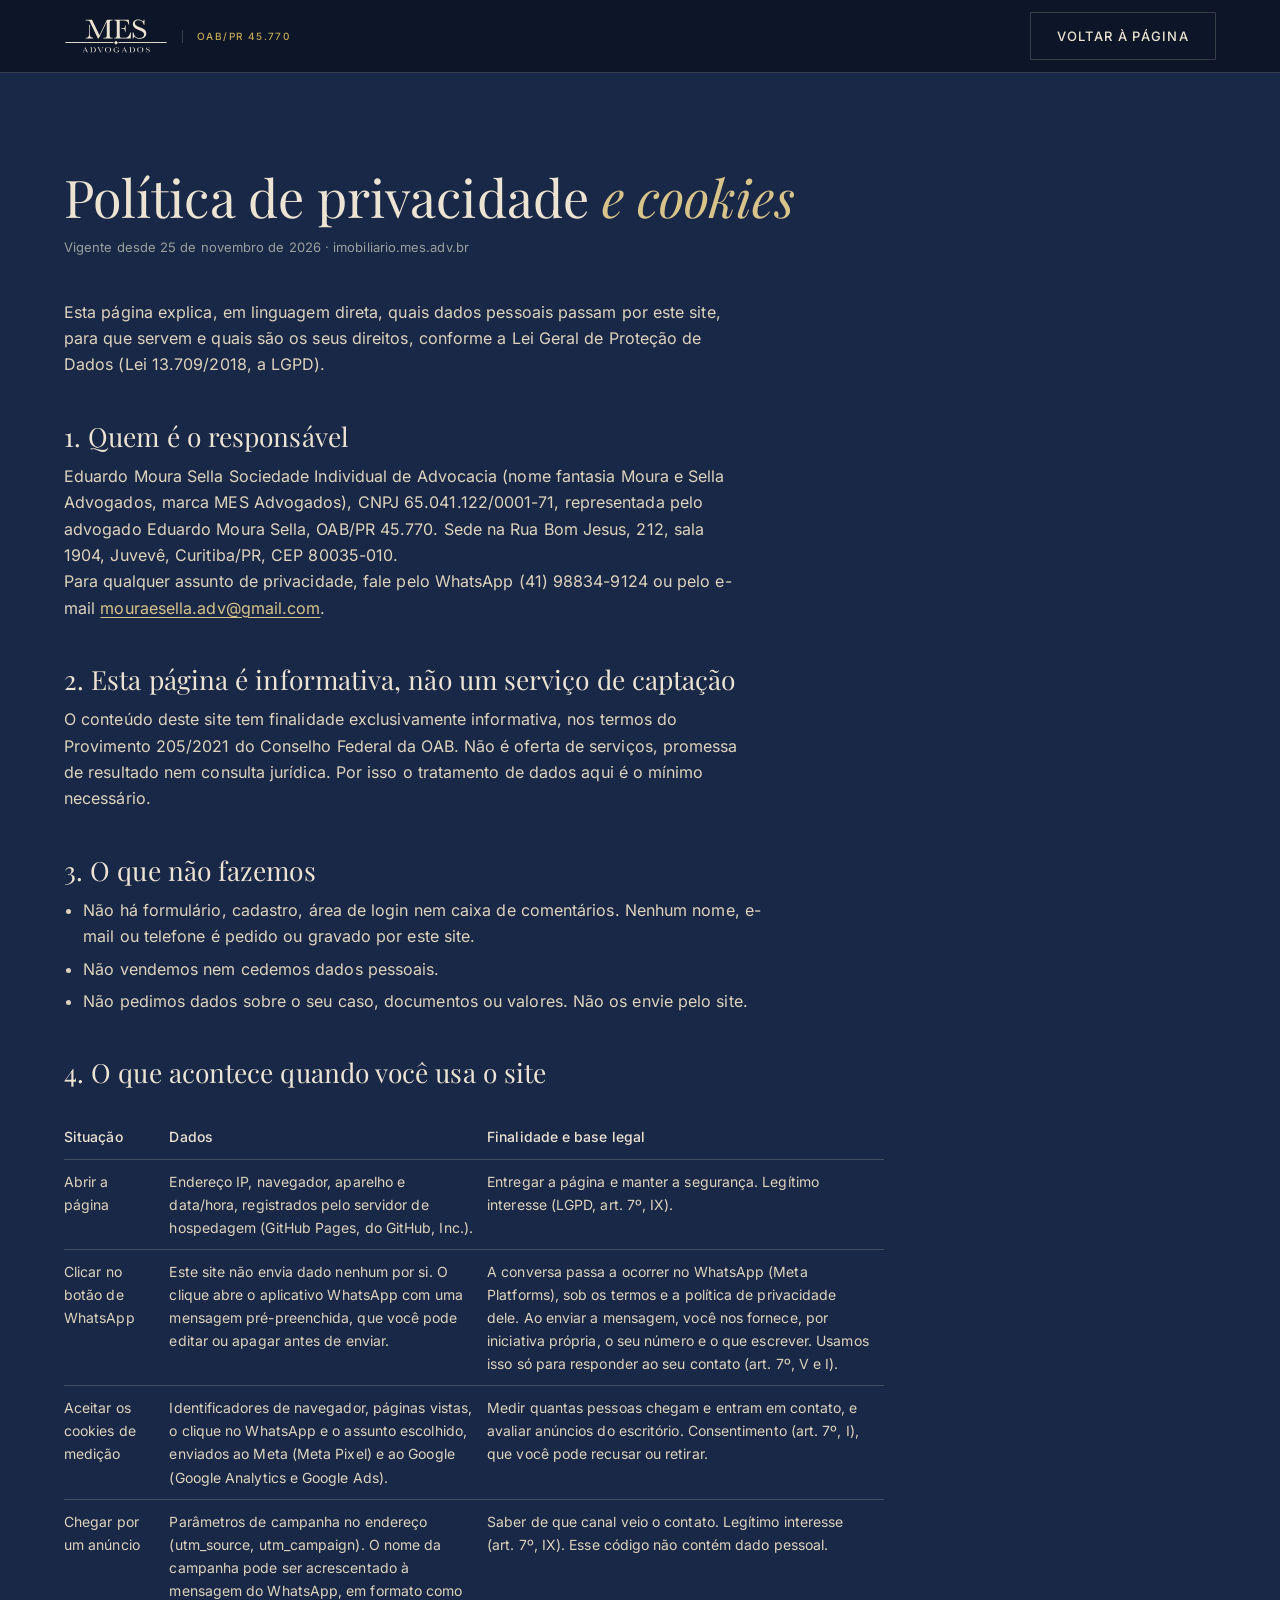
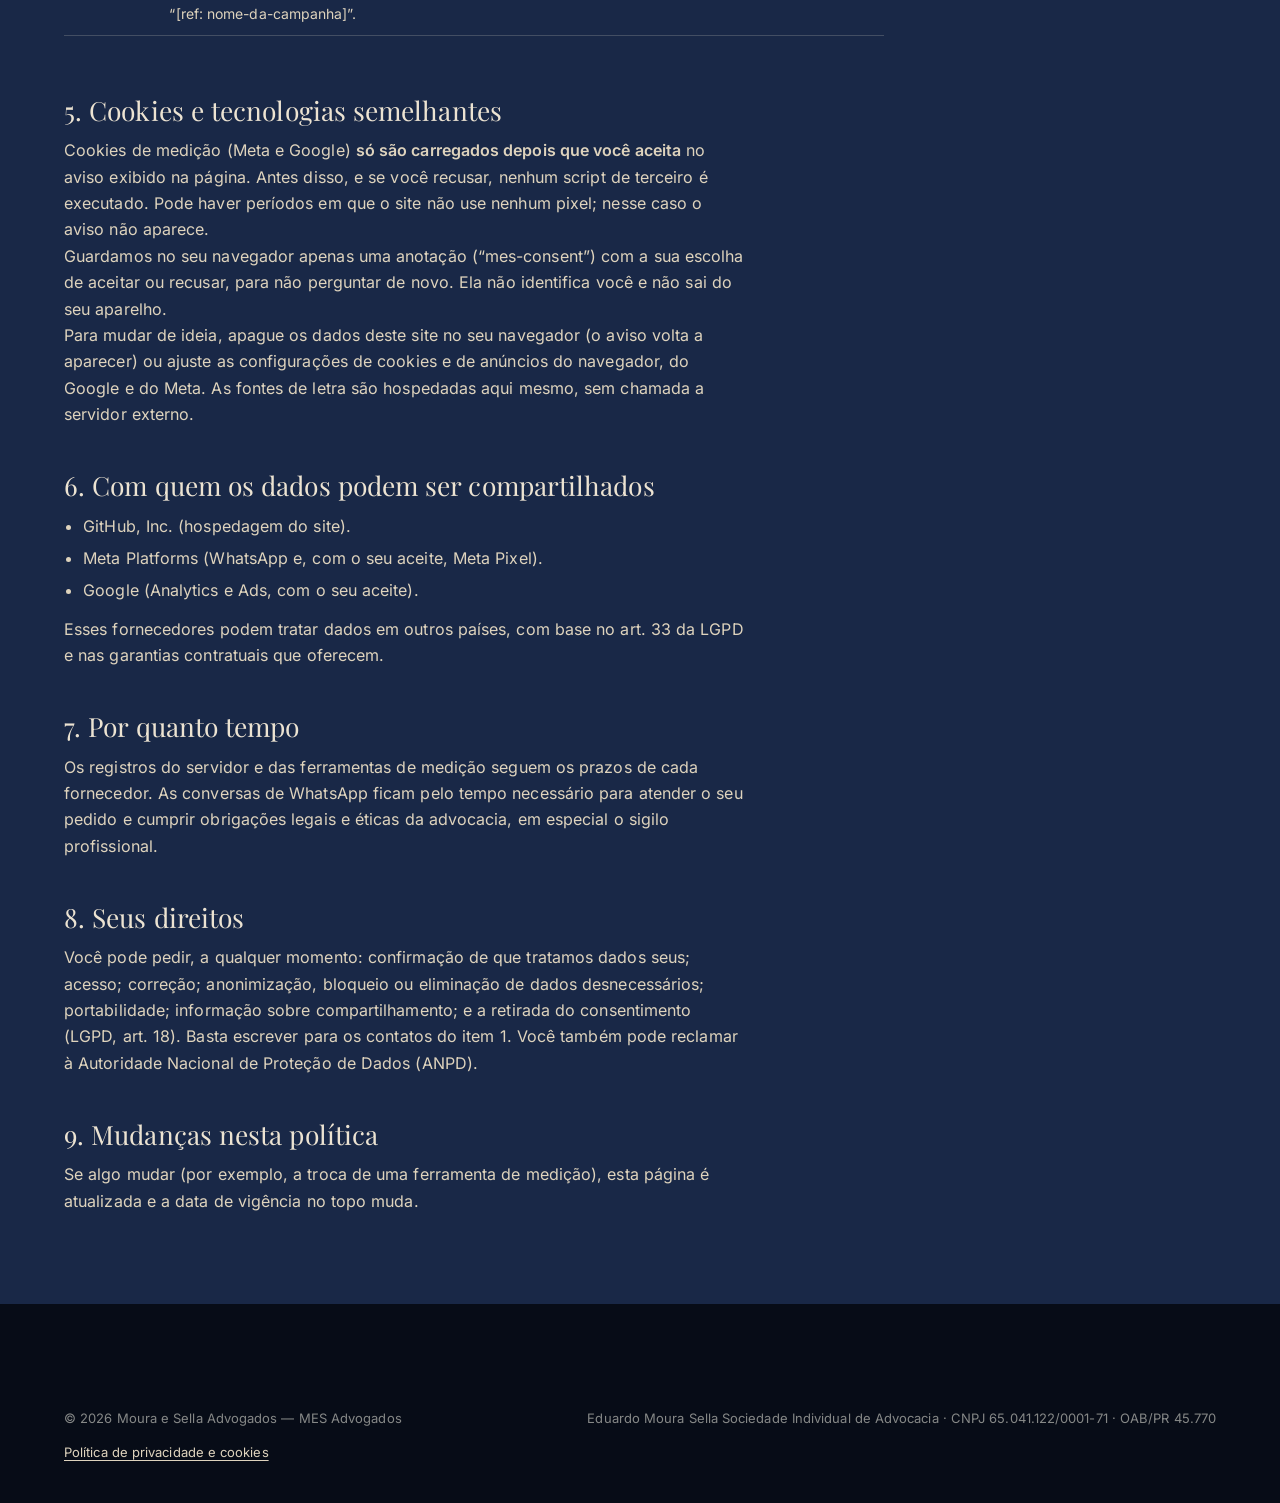
==== privacidade/index.html @ 03713b76 "feat: WhatsApp conversion events, UTM in message, privacy page, custom 404, logo link Co-Authored-By" ====
<!doctype html>
<html lang="pt-BR">
<head>
<meta charset="utf-8">
<meta name="viewport" content="width=device-width,initial-scale=1">
<title>Política de privacidade e cookies — MES Advogados</title>
<meta name="description" content="Como este site trata dados pessoais: sem formulário, só o clique de WhatsApp e, com o seu aceite, pixels de medição. LGPD e Provimento 205/2021 da OAB.">
<meta name="robots" content="index,follow">
<link rel="canonical" href="https://imobiliario.mes.adv.br/privacidade/">
<meta name="theme-color" content="#192847">
<link rel="icon" href="/assets/brand/logo-mes.svg" type="image/svg+xml">
<link rel="preload" href="/assets/fonts/inter-latin.woff2" as="font" type="font/woff2" crossorigin>
<link rel="preload" href="/assets/fonts/playfair-latin.woff2" as="font" type="font/woff2" crossorigin>
<link rel="stylesheet" href="/assets/css/mes.css">
</head>
<body>
<svg width="0" height="0" style="position:absolute" aria-hidden="true" focusable="false"><symbol id="ico-wa" viewBox="0 0 24 24"><path fill="currentColor" d="M12.04 2C6.58 2 2.13 6.45 2.13 11.91c0 1.75.46 3.45 1.32 4.95L2 22l5.25-1.38a9.9 9.9 0 0 0 4.79 1.22h.01c5.46 0 9.91-4.45 9.91-9.91 0-2.65-1.03-5.14-2.9-7.01A9.82 9.82 0 0 0 12.04 2Zm0 18.15h-.01a8.2 8.2 0 0 1-4.19-1.15l-.3-.18-3.12.82.83-3.04-.2-.31a8.2 8.2 0 0 1-1.26-4.38c0-4.54 3.7-8.23 8.25-8.23 2.2 0 4.27.86 5.83 2.42a8.19 8.19 0 0 1 2.41 5.82c0 4.54-3.7 8.23-8.24 8.23Zm4.52-6.16c-.25-.12-1.47-.72-1.69-.81-.23-.08-.39-.12-.56.13-.16.25-.64.8-.78.97-.14.16-.29.19-.54.06-.25-.12-1.05-.39-1.99-1.23-.74-.66-1.23-1.47-1.38-1.72-.14-.25-.01-.38.11-.5.11-.11.25-.29.37-.43.13-.15.17-.25.25-.41.08-.17.04-.31-.02-.43-.06-.12-.56-1.34-.76-1.84-.2-.48-.41-.42-.56-.43h-.48c-.17 0-.43.06-.66.31-.23.25-.86.85-.86 2.07s.89 2.4 1.01 2.56c.12.17 1.75 2.67 4.23 3.74.59.26 1.05.41 1.41.52.59.19 1.13.16 1.56.1.48-.07 1.47-.6 1.67-1.18.21-.58.21-1.08.15-1.18-.06-.11-.23-.17-.48-.29Z"/></symbol></svg>
<header id="topo" data-stuck>
  <div class="wrap">
    <a class="brand" href="https://mes.adv.br/" aria-label="MES Advogados — Moura e Sella Advogados (site do escritório)">
      <img class="brand__cream" src="/assets/brand/logo-mes-cream.svg" alt="MES Advogados" width="104" height="36">
      <span class="oab">OAB/PR 45.770</span>
    </a>
    <a class="btn btn--ghost" href="/">Voltar à página</a>
  </div>
</header>
<main id="conteudo" class="doc">
  <div class="wrap">
    <h1>Política de privacidade <em>e cookies</em></h1>
    <p class="doc__meta">Vigente desde 25 de novembro de 2026 · imobiliario.mes.adv.br</p>

    <p>Esta página explica, em linguagem direta, quais dados pessoais passam por este site, para que servem e quais são os seus direitos, conforme a Lei Geral de Proteção de Dados (Lei 13.709/2018, a LGPD).</p>

    <h2>1. Quem é o responsável</h2>
    <p>Eduardo Moura Sella Sociedade Individual de Advocacia (nome fantasia Moura e Sella Advogados, marca MES Advogados), CNPJ 65.041.122/0001-71, representada pelo advogado Eduardo Moura Sella, OAB/PR 45.770. Sede na Rua Bom Jesus, 212, sala 1904, Juvevê, Curitiba/PR, CEP 80035-010.</p>
    <p>Para qualquer assunto de privacidade, fale pelo WhatsApp (41) 98834-9124 ou pelo e-mail <a href="mailto:mouraesella.adv@gmail.com">mouraesella.adv@gmail.com</a>.</p>

    <h2>2. Esta página é informativa, não um serviço de captação</h2>
    <p>O conteúdo deste site tem finalidade exclusivamente informativa, nos termos do Provimento 205/2021 do Conselho Federal da OAB. Não é oferta de serviços, promessa de resultado nem consulta jurídica. Por isso o tratamento de dados aqui é o mínimo necessário.</p>

    <h2>3. O que não fazemos</h2>
    <ul>
      <li>Não há formulário, cadastro, área de login nem caixa de comentários. Nenhum nome, e-mail ou telefone é pedido ou gravado por este site.</li>
      <li>Não vendemos nem cedemos dados pessoais.</li>
      <li>Não pedimos dados sobre o seu caso, documentos ou valores. Não os envie pelo site.</li>
    </ul>

    <h2>4. O que acontece quando você usa o site</h2>
    <div class="tablewrap"><table>
      <thead><tr><th>Situação</th><th>Dados</th><th>Finalidade e base legal</th></tr></thead>
      <tbody>
        <tr><td>Abrir a página</td><td>Endereço IP, navegador, aparelho e data/hora, registrados pelo servidor de hospedagem (GitHub Pages, do GitHub, Inc.).</td><td>Entregar a página e manter a segurança. Legítimo interesse (LGPD, art. 7º, IX).</td></tr>
        <tr><td>Clicar no botão de WhatsApp</td><td>Este site não envia dado nenhum por si. O clique abre o aplicativo WhatsApp com uma mensagem pré-preenchida, que você pode editar ou apagar antes de enviar.</td><td>A conversa passa a ocorrer no WhatsApp (Meta Platforms), sob os termos e a política de privacidade dele. Ao enviar a mensagem, você nos fornece, por iniciativa própria, o seu número e o que escrever. Usamos isso só para responder ao seu contato (art. 7º, V e I).</td></tr>
        <tr><td>Aceitar os cookies de medição</td><td>Identificadores de navegador, páginas vistas, o clique no WhatsApp e o assunto escolhido, enviados ao Meta (Meta Pixel) e ao Google (Google Analytics e Google Ads).</td><td>Medir quantas pessoas chegam e entram em contato, e avaliar anúncios do escritório. Consentimento (art. 7º, I), que você pode recusar ou retirar.</td></tr>
        <tr><td>Chegar por um anúncio</td><td>Parâmetros de campanha no endereço (utm_source, utm_campaign). O nome da campanha pode ser acrescentado à mensagem do WhatsApp, em formato como “[ref: nome-da-campanha]”.</td><td>Saber de que canal veio o contato. Legítimo interesse (art. 7º, IX). Esse código não contém dado pessoal.</td></tr>
      </tbody>
    </table></div>

    <h2>5. Cookies e tecnologias semelhantes</h2>
    <p>Cookies de medição (Meta e Google) <strong>só são carregados depois que você aceita</strong> no aviso exibido na página. Antes disso, e se você recusar, nenhum script de terceiro é executado. Pode haver períodos em que o site não use nenhum pixel; nesse caso o aviso não aparece.</p>
    <p>Guardamos no seu navegador apenas uma anotação (“mes-consent”) com a sua escolha de aceitar ou recusar, para não perguntar de novo. Ela não identifica você e não sai do seu aparelho.</p>
    <p>Para mudar de ideia, apague os dados deste site no seu navegador (o aviso volta a aparecer) ou ajuste as configurações de cookies e de anúncios do navegador, do Google e do Meta. As fontes de letra são hospedadas aqui mesmo, sem chamada a servidor externo.</p>

    <h2>6. Com quem os dados podem ser compartilhados</h2>
    <ul>
      <li>GitHub, Inc. (hospedagem do site).</li>
      <li>Meta Platforms (WhatsApp e, com o seu aceite, Meta Pixel).</li>
      <li>Google (Analytics e Ads, com o seu aceite).</li>
    </ul>
    <p>Esses fornecedores podem tratar dados em outros países, com base no art. 33 da LGPD e nas garantias contratuais que oferecem.</p>

    <h2>7. Por quanto tempo</h2>
    <p>Os registros do servidor e das ferramentas de medição seguem os prazos de cada fornecedor. As conversas de WhatsApp ficam pelo tempo necessário para atender o seu pedido e cumprir obrigações legais e éticas da advocacia, em especial o sigilo profissional.</p>

    <h2>8. Seus direitos</h2>
    <p>Você pode pedir, a qualquer momento: confirmação de que tratamos dados seus; acesso; correção; anonimização, bloqueio ou eliminação de dados desnecessários; portabilidade; informação sobre compartilhamento; e a retirada do consentimento (LGPD, art. 18). Basta escrever para os contatos do item 1. Você também pode reclamar à Autoridade Nacional de Proteção de Dados (ANPD).</p>

    <h2>9. Mudanças nesta política</h2>
    <p>Se algo mudar (por exemplo, a troca de uma ferramenta de medição), esta página é atualizada e a data de vigência no topo muda.</p>
  </div>
</main>
<footer>
  <div class="wrap">
    <div class="foot__bottom">
      <span>© 2026 Moura e Sella Advogados — MES Advogados</span>
      <span>Eduardo Moura Sella Sociedade Individual de Advocacia · CNPJ 65.041.122/0001-71 · OAB/PR 45.770</span>
      <a href="/privacidade/">Política de privacidade e cookies</a>
    </div>
  </div>
</footer>
</body>
</html>
---- assets/css/mes.css ----
/* ============================================================
   FONTES — auto-hospedadas desde 13/11/2026.

   Antes vinham do Google Fonts por <link rel=stylesheet>, que é
   render-blocking: o Lighthouse mediu 950 ms de atraso no mobile,
   e o LCP desta página é TEXTO, então esse atraso ia inteiro para
   a métrica. Servidas da mesma origem, não há DNS, TLS nem conexão
   nova, e o CSS deixa de bloquear a pintura.

   Só o subset `latin`: conferido caractere a caractere que todo o
   texto das duas páginas cabe nele (os acentos do português são
   todos <= U+00FF e o intervalo U+2000-206F cobre o travessão).
   São as fontes variáveis, então um arquivo serve 400 e 500.
   Playfair Display e Inter são OFL — auto-hospedar é permitido.
   ============================================================ */
@font-face{
  font-family:"Inter";font-style:normal;font-weight:400 600;font-display:swap;
  src:url("../fonts/inter-latin.woff2") format("woff2");
  unicode-range:U+0000-00FF,U+0131,U+0152-0153,U+02BB-02BC,U+02C6,U+02DA,U+02DC,U+0304,U+0308,U+0329,U+2000-206F,U+20AC,U+2122,U+2191,U+2193,U+2212,U+2215,U+FEFF,U+FFFD;
}
@font-face{
  font-family:"Playfair Display";font-style:normal;font-weight:400 600;font-display:swap;
  src:url("../fonts/playfair-latin.woff2") format("woff2");
  unicode-range:U+0000-00FF,U+0131,U+0152-0153,U+02BB-02BC,U+02C6,U+02DA,U+02DC,U+0304,U+0308,U+0329,U+2000-206F,U+20AC,U+2122,U+2191,U+2193,U+2212,U+2215,U+FEFF,U+FFFD;
}
@font-face{
  font-family:"Playfair Display";font-style:italic;font-weight:400 500;font-display:swap;
  src:url("../fonts/playfair-italic-latin.woff2") format("woff2");
  unicode-range:U+0000-00FF,U+0131,U+0152-0153,U+02BB-02BC,U+02C6,U+02DA,U+02DC,U+0304,U+0308,U+0329,U+2000-206F,U+20AC,U+2122,U+2191,U+2193,U+2212,U+2215,U+FEFF,U+FFFD;
}

/* ============================================================
   MES Advogados — folha compartilhada pelas DUAS landing pages
   (direito-imobiliario/ e credito-rural/). As duas são a mesma
   marca: qualquer mudança aqui vale para as duas.

   Paleta e tipografia extraídas do manual da marca (logotipo
   oficial: #192847 / #ece3d2 / #868887) e das peças de novembro
   (dourado #c5a852). Serifada nos títulos, sans no corpo.

   Contraste: todos os pares texto/fundo usados aqui foram
   medidos e passam WCAG AA (4.5 texto normal, 3.0 texto grande).
   Por isso existem --gold-ink e --grey-dim: o dourado da marca
   reprova sobre fundo claro (2.10) e o cinza da marca reprova
   sobre o navy (4.10). Não troque por --gold / --grey nesses usos.
   ============================================================ */
:root{
  --navy:#192847;
  --navy-deep:#0d1527;
  --ink:#070c17;
  --gold:#c5a852;        /* dourado da marca: só sobre fundo escuro */
  --gold-ink:#7d6228;    /* dourado legível sobre papel/creme (AA) */
  --gold-soft:#d8c48a;
  --cream:#ece3d2;
  --cream-dim:#ded3bd;
  --grey:#868887;        /* cinza da marca: só sobre o ink do rodapé */
  --grey-dim:#9aa09d;    /* cinza legível sobre o navy (AA) */
  --ink-soft:#55607d;    /* rótulo de seção sobre papel/creme: 5,70 e 4,91 (AA) */
  --paper:#f7f4ee;
  --line-dark:rgba(236,227,210,.20);
  --line-light:rgba(25,40,71,.16);
  --serif:"Playfair Display",Georgia,"Times New Roman",serif;
  --sans:"Inter",system-ui,-apple-system,"Segoe UI",Roboto,Arial,sans-serif;
  --gutter:clamp(20px,5vw,64px);
  --maxw:1240px;
}
*{box-sizing:border-box}
html{scroll-behavior:smooth;-webkit-text-size-adjust:100%}
body{
  margin:0;background:var(--navy);color:var(--cream);
  font:400 clamp(16px,1.05vw,17px)/1.65 var(--sans);
  letter-spacing:.005em;overflow-x:hidden;
}
/* height:auto não é enfeite: sem ele, o atributo height="" do HTML vale como
   altura definitiva e o aspect-ratio das regras abaixo é simplesmente
   ignorado — era por isso que o retrato saía com 1344 px de altura no
   celular, cortado num talho vertical do rosto (print do André, 13/11). */
img{max-width:100%;height:auto;display:block}
a{color:inherit}
h1,h2,h3,h4{margin:0;font-family:var(--serif);font-weight:400;line-height:1.1}
p{margin:0}
::selection{background:var(--gold);color:var(--ink)}

.wrap{width:min(100% - calc(var(--gutter) * 2),var(--maxw));margin-inline:auto}

/* pula para o conteúdo: fora da tela, mas sem jogar a caixa para -9999px */
.skip{
  position:absolute;top:12px;left:12px;z-index:100;
  display:inline-flex;align-items:center;min-height:44px;
  background:var(--gold);color:var(--ink);padding:12px 20px;text-decoration:none;
  font:500 .8125rem/1 var(--sans);
  clip-path:inset(50%);white-space:nowrap;
}
.skip:focus{clip-path:none}

/* ---------- eyebrow / rótulo editorial ---------- */
.eyebrow{
  display:flex;align-items:center;gap:14px;
  font:500 .6875rem/1 var(--sans);letter-spacing:.22em;text-transform:uppercase;
  color:var(--gold);margin-bottom:28px;
}
.eyebrow::after{content:"";flex:1;height:1px;background:currentColor;opacity:.35}
.eyebrow .num{font-variant-numeric:tabular-nums}

/* ---------- losango: motivo do logotipo ---------- */
.diamond{width:7px;height:7px;background:currentColor;transform:rotate(45deg);flex:none}
.dot-gold{color:var(--gold)}
.dot-grey{color:var(--grey-dim)}

/* ---------- cabeçalho ---------- */
header{
  position:fixed;inset:0 0 auto;z-index:60;
  padding:18px 0;transition:background .4s ease,padding .4s ease,border-color .4s ease;
  border-bottom:1px solid transparent;
}
header[data-stuck]{background:rgba(13,21,39,.92);backdrop-filter:blur(14px);padding:12px 0;border-bottom-color:var(--line-dark)}
header .wrap{display:flex;align-items:center;justify-content:space-between;gap:20px}
.brand{display:flex;align-items:center;gap:14px;text-decoration:none;color:var(--cream);min-height:44px}
.brand img{width:104px;height:auto}
.brand .oab{
  font:500 .625rem/1.3 var(--sans);letter-spacing:.14em;text-transform:uppercase;
  color:var(--gold);padding-left:14px;border-left:1px solid var(--line-dark);
}
@media (max-width:720px){.brand .oab{display:none}}
@media (max-width:560px){
  header .btn{padding:11px 14px;font-size:.6875rem;letter-spacing:.06em;white-space:nowrap}
  .brand img{width:86px}
}

/* ---------- botões ----------
   O preenchimento não troca de cor: ele sobe. O fundo de repouso fica no
   próprio botão (se o ::before não pintar, o botão continua legível) e o
   de hover vem no ::before, que cresce de baixo para cima por trás do texto. */
.btn{
  --bg:var(--gold);--fg:var(--ink);--bg2:var(--navy-deep);--fg2:var(--cream);--bd:var(--gold);
  position:relative;isolation:isolate;overflow:hidden;
  display:inline-flex;align-items:center;justify-content:center;gap:10px;
  min-height:48px;padding:14px 26px;border:1px solid var(--bd);background:var(--bg);color:var(--fg);
  font:500 .8125rem/1 var(--sans);letter-spacing:.1em;text-transform:uppercase;text-decoration:none;
  border-radius:1px;cursor:pointer;transition:color .35s ease,border-color .35s ease,transform .35s;
}
.btn::before{
  content:"";position:absolute;inset:0;z-index:-1;background:var(--bg2);
  transform:scaleY(0);transform-origin:50% 100%;
  transition:transform .45s cubic-bezier(.22,.61,.36,1);
}
.btn:hover{color:var(--fg2);transform:translateY(-1px)}
.btn:hover::before{transform:scaleY(1)}
.btn--ghost{--bg:transparent;--fg:var(--cream);--bg2:var(--cream);--fg2:var(--ink);--bd:var(--line-dark)}
.btn--ghost:hover{border-color:var(--cream)}
:where(a,button,summary,input,select,textarea):focus-visible{outline:2px solid var(--gold);outline-offset:3px}

/* ícone do WhatsApp dentro de botão e link (sprite <use> no topo do HTML) */
.ico{flex:none;color:currentColor}

/* ---------- trilho lateral de seções ---------- */
.rail{
  position:fixed;left:18px;top:50%;transform:translateY(-50%);z-index:50;
  display:none;flex-direction:column;gap:6px;
}
@media (min-width:1180px){.rail{display:flex}}
.rail a{
  display:flex;align-items:center;gap:10px;text-decoration:none;padding:11px 8px;min-height:44px;
  font:500 .625rem/1 var(--sans);letter-spacing:.16em;color:var(--cream);
  opacity:.62;transition:opacity .3s,color .3s;
}
.rail a::before{content:"";width:14px;height:1px;background:currentColor;transition:width .3s}
.rail a:hover,.rail a[aria-current]{opacity:1;color:var(--gold)}
.rail a[aria-current]::before{width:28px}
.rail span{font-variant-numeric:tabular-nums}

/* ---------- hero ---------- */
.hero{position:relative;min-height:clamp(600px,100svh,920px);display:flex;align-items:flex-end;padding:150px 0 64px;overflow:hidden}
.hero__bg{position:absolute;inset:0;z-index:0;background:
  radial-gradient(120% 90% at 85% 8%,rgba(197,168,82,.10) 0%,transparent 55%),
  linear-gradient(180deg,var(--navy-deep) 0%,var(--navy) 55%,var(--navy) 100%)}
/* filete vertical discreto: o "papel pautado" do dossiê */
.hero__bg::after{
  content:"";position:absolute;inset:0;opacity:.5;
  background-image:linear-gradient(90deg,var(--line-dark) 1px,transparent 1px);
  background-size:calc((min(100vw - var(--gutter) * 2,var(--maxw))) / 6) 100%;
  background-position:center;
  -webkit-mask-image:linear-gradient(180deg,transparent,#000 35%,#000 70%,transparent);
  mask-image:linear-gradient(180deg,transparent,#000 35%,#000 70%,transparent);
}
.hero .wrap{position:relative;z-index:1}
.hero h1{
  font-size:clamp(2.45rem,6.6vw,5.1rem);line-height:1.03;letter-spacing:-.015em;
  max-width:16ch;margin-bottom:30px;
}
.hero h1 em{font-style:italic;color:var(--gold-soft)}
.hero__lead{max-width:58ch;font-size:clamp(1rem,1.35vw,1.1875rem);color:var(--cream-dim);margin-bottom:40px}
.hero__cta{display:flex;flex-wrap:wrap;gap:14px;margin-bottom:56px}
/* em tela estreita os dois botões empilham com a mesma largura: lado a lado
   com larguras diferentes eles leem como um principal e um acessório */
@media (max-width:430px){.hero__cta{display:grid;grid-template-columns:1fr}}
.hero__meta{
  display:flex;flex-wrap:wrap;gap:12px 34px;padding-top:26px;border-top:1px solid var(--line-dark);
  font:400 .75rem/1.5 var(--sans);letter-spacing:.1em;text-transform:uppercase;color:var(--grey-dim);
}
.hero__meta span{display:flex;align-items:center;gap:10px}
.hero__meta span::before{content:"";width:5px;height:5px;background:var(--gold);transform:rotate(45deg)}

/* faixa cinematográfica full-bleed entre blocos
   A imagem é maior que a faixa (124%) e sobra em cima e embaixo: é essa
   sobra que o paralaxe consome. Sem ela, deslocar a imagem mostraria o
   fundo. O deslocamento vem de --py, escrito pelo JS a cada quadro. */
.band{position:relative;margin:0;height:clamp(220px,32vw,420px);overflow:hidden;background:var(--navy-deep)}
.band img{
  position:absolute;inset:-12% 0;width:100%;height:124%;
  object-fit:cover;object-position:center 60%;
  transform:translate3d(0,var(--py,0px),0);will-change:transform;
}
.band::after{content:"";position:absolute;inset:0;background:linear-gradient(180deg,rgba(25,40,71,.55),rgba(25,40,71,.15) 45%,rgba(25,40,71,.75))}
.band figcaption{
  position:absolute;left:0;right:0;bottom:26px;z-index:2;
  font:500 .6875rem/1 var(--sans);letter-spacing:.2em;text-transform:uppercase;color:var(--cream);
}
.band figcaption span{display:flex;align-items:center;gap:14px;width:min(100% - calc(var(--gutter) * 2),var(--maxw));margin-inline:auto}
.band figcaption span::after{content:"";flex:1;height:1px;background:var(--gold);opacity:.6}
/* No celular a legenda quebrava em duas linhas e espremia o filete até sumir.
   Abaixo de 620 px ela fica menor, sem filete, e o pé da faixa escurece mais
   para o texto não disputar legibilidade com o claro da foto. */
@media (max-width:620px){
  .band figcaption{bottom:18px;font-size:.625rem;letter-spacing:.13em}
  .band figcaption span::after{display:none}
  .band::after{background:linear-gradient(180deg,rgba(25,40,71,.5),rgba(25,40,71,.2) 38%,rgba(13,21,39,.9))}
}

/* ---------- blocos ---------- */
section{padding:clamp(72px,10vw,132px) 0;position:relative}
.sec--paper{background:var(--paper);color:var(--navy)}
.sec--cream{background:var(--cream);color:var(--navy)}
/* Opacidade em texto é armadilha de contraste: o Lighthouse mede a cor
   RESULTANTE, e navy a 75% sobre papel dá 3,97 — reprova em AA. O meu
   próprio medidor não via isso porque lia só a cor declarada. Virou cor
   sólida, medida: 5,70 sobre papel e 4,91 sobre creme. */
.sec--paper .eyebrow,.sec--cream .eyebrow{color:var(--ink-soft)}
.sec--deep{background:var(--navy-deep)}
.sec__head{max-width:62ch;margin-bottom:clamp(44px,5vw,68px)}
.sec__head h2{font-size:clamp(1.85rem,4vw,3.1rem);letter-spacing:-.01em;margin-bottom:22px}
.sec__head h2 em{font-style:italic;color:var(--gold)}
.sec__head p{font-size:clamp(1rem,1.25vw,1.125rem);color:var(--cream-dim)}
.sec--paper .sec__head p,.sec--cream .sec__head p{color:#44506b}
.sec--paper .sec__head h2 em,.sec--cream .sec__head h2 em,
.sec--paper .feature h2 em,.sec--cream .feature h2 em{color:var(--gold-ink)}

/* ---------- dores: lista editorial numerada ---------- */
.pains{display:grid;gap:0;border-top:1px solid var(--line-light)}
.sec--deep .pains{border-top-color:var(--line-dark)}
.pain{
  display:grid;grid-template-columns:1fr;gap:10px;align-items:start;
  padding:28px 0;border-bottom:1px solid var(--line-light);
}
.sec--deep .pain{border-bottom-color:var(--line-dark)}
@media (min-width:820px){.pain{grid-template-columns:72px 30ch 1fr;gap:34px}}
.pain__n{font:500 .75rem/1 var(--sans);letter-spacing:.12em;color:var(--gold-ink);font-variant-numeric:tabular-nums}
.sec--deep .pain__n{color:var(--gold)}
@media (min-width:820px){.pain__n{padding-top:7px}}
.pain h3{font-size:clamp(1.1rem,1.7vw,1.4rem)}
.pain p{color:#44506b;font-size:.9375rem}
.sec--deep .pain p{color:var(--cream-dim)}

/* ---------- frentes de atuação ---------- */
.fronts{display:grid;gap:1px;background:var(--line-dark);border:1px solid var(--line-dark)}
@media (min-width:760px){.fronts{grid-template-columns:repeat(2,1fr)}}
.front{background:var(--navy);padding:clamp(28px,3.4vw,42px)}
.sec--deep .front{background:var(--navy-deep)}
.front__n{font:500 .6875rem/1 var(--sans);letter-spacing:.2em;color:var(--gold);margin-bottom:20px;display:block}
.front h3{font-size:clamp(1.2rem,2vw,1.55rem);margin-bottom:14px}
.front > p{color:var(--cream-dim);font-size:.9375rem;margin-bottom:22px}
.tags{display:flex;flex-wrap:wrap;gap:8px;list-style:none;margin:0;padding:0}
.tags li{
  font:400 .75rem/1 var(--sans);letter-spacing:.04em;color:var(--cream);
  padding:7px 12px;border:1px solid var(--line-dark);border-radius:1px;
}

/* ---------- destaque com imagem ---------- */
.feature{display:grid;gap:clamp(32px,4vw,64px);align-items:center}
@media (min-width:900px){.feature{grid-template-columns:1fr 1fr}}
.feature__media{position:relative}
.feature__media img{width:100%;aspect-ratio:4/3;object-fit:cover;border-radius:1px}
.feature__media::after{
  content:"";position:absolute;inset:0;border:1px solid var(--gold);opacity:.5;
  transform:translate(14px,14px);pointer-events:none;
}
.feature h2{font-size:clamp(1.7rem,3.2vw,2.6rem);margin-bottom:22px}
.feature h2 em{font-style:italic;color:var(--gold)}
.feature p + p{margin-top:16px}
.feature p{color:var(--cream-dim)}
.sec--paper .feature p,.sec--cream .feature p{color:#44506b}
.note-light{margin-top:22px;font-size:.875rem;color:#6b6250}

/* ---------- método ---------- */
.steps{display:grid;gap:0}
.step{
  display:grid;grid-template-columns:auto 1fr;gap:24px;align-items:start;
  padding:28px 0;border-top:1px solid var(--line-light);
}
.step:last-child{border-bottom:1px solid var(--line-light)}
.step__n{
  width:46px;height:46px;flex:none;display:grid;place-items:center;
  border:1px solid var(--gold-ink);color:var(--gold-ink);border-radius:50%;
  font:500 .8125rem/1 var(--sans);font-variant-numeric:tabular-nums;
}
.sec--deep .step__n{border-color:var(--gold);color:var(--gold)}
.step h3{font-size:1.125rem;margin-bottom:8px}
.step p{color:#44506b;font-size:.9375rem;max-width:62ch}

/* ---------- perfil do advogado ---------- */
.lawyer{display:grid;gap:clamp(32px,4.5vw,72px);align-items:center}
@media (min-width:900px){.lawyer{grid-template-columns:minmax(260px,.75fr) 1fr}}
.lawyer__photo{position:relative;max-width:420px}
.lawyer__photo img{width:100%;aspect-ratio:2/3;object-fit:cover;object-position:center top;filter:saturate(.92)}
.lawyer__photo::after{content:"";position:absolute;inset:0;border:1px solid var(--gold);opacity:.55;transform:translate(16px,16px)}
/* No celular o retrato em 2/3 ocupava ~530 px de altura: um rosto sozinho
   tomava dois terços da tela antes do nome aparecer. Vira um retrato de
   coluna — menor, em 4/5 — e o texto volta a abrir a seção. */
@media (max-width:719px){
  .lawyer__photo{max-width:216px}
  .lawyer__photo img{aspect-ratio:4/5}
  .lawyer__photo::after{transform:translate(11px,11px)}
}
.lawyer p{color:var(--cream-dim)}
.lawyer p + p{margin-top:14px}
.lawyer .sec__head + p,.lawyer h2 + p{margin-top:18px}
.creds{list-style:none;margin:28px 0 0;padding:0;display:grid;gap:0;border-top:1px solid var(--line-dark)}
.creds li{
  display:grid;grid-template-columns:auto 1fr;gap:16px;align-items:baseline;
  padding:14px 0;border-bottom:1px solid var(--line-dark);font-size:.9375rem;color:var(--cream-dim);
}
.creds .y{font:500 .75rem/1 var(--sans);letter-spacing:.1em;color:var(--gold);font-variant-numeric:tabular-nums;min-width:68px}

/* ---------- FAQ ---------- */
.faq{border-top:1px solid var(--line-light)}
.faq details{border-bottom:1px solid var(--line-light)}
.faq summary{
  display:flex;align-items:center;justify-content:space-between;gap:20px;
  padding:24px 0;cursor:pointer;list-style:none;
  font-family:var(--serif);font-size:clamp(1.0625rem,1.6vw,1.3rem);line-height:1.3;
}
.faq summary::-webkit-details-marker{display:none}
.faq summary::after{
  content:"";flex:none;width:12px;height:12px;margin:-6px 4px 0 0;
  border-right:1px solid var(--gold-ink);border-bottom:1px solid var(--gold-ink);
  transform:rotate(45deg);transition:transform .3s;
}
.faq details[open] summary::after{transform:rotate(-135deg);margin-top:4px}
.faq .a{padding:0 0 26px;max-width:72ch;color:#44506b;font-size:.9375rem}
.faq .a p + p{margin-top:12px}

/* ---------- escopo (atende / não atende) ---------- */
.scope{display:grid;gap:1px;background:var(--line-dark);border:1px solid var(--line-dark)}
@media (min-width:820px){.scope{grid-template-columns:1fr 1fr}}
.scope > div{background:var(--navy-deep);padding:clamp(26px,3.2vw,40px)}
.scope h3{font-size:1.25rem;margin-bottom:20px;display:flex;align-items:center;gap:12px}
.scope ul{list-style:none;margin:0;padding:0;display:grid;gap:12px}
.scope li{display:grid;grid-template-columns:auto 1fr;gap:12px;font-size:.9375rem;color:var(--cream-dim)}
.scope li::before{content:"";width:6px;height:6px;margin-top:9px;transform:rotate(45deg);background:var(--gold)}
.scope .no li::before{background:var(--grey-dim)}
.scope__hint{margin-top:22px;font-size:.875rem;color:var(--grey-dim)}

/* ---------- contato ---------- */
.contact{display:grid;gap:clamp(36px,4vw,72px)}
@media (min-width:940px){.contact{grid-template-columns:1fr 1fr}}

/* ---------- bloco de WhatsApp (substituiu o formulário) ----------
   Decisão do André em 13/11/2026: a página não tem formulário, o contato
   é todo por WhatsApp. Os "assuntos" não coletam nada — cada um é só um
   link que abre a conversa já com a primeira linha escrita. */
.zap{border:1px solid var(--line-dark);padding:clamp(26px,3.4vw,40px);background:rgba(236,227,210,.035)}
.zap__kicker{font:500 .6875rem/1 var(--sans);letter-spacing:.22em;text-transform:uppercase;color:var(--gold);margin-bottom:18px}
.zap h3{font-size:clamp(1.3rem,2.2vw,1.7rem);margin-bottom:14px}
.zap__lead{color:var(--cream-dim);font-size:.9375rem;margin-bottom:26px;max-width:46ch}
.zap__ask{font:500 .6875rem/1 var(--sans);letter-spacing:.16em;text-transform:uppercase;color:var(--grey-dim);margin-bottom:14px}
.zap__chips{display:flex;flex-wrap:wrap;gap:8px;list-style:none;margin:0 0 28px;padding:0}
.chip{
  display:inline-flex;align-items:center;min-height:44px;padding:11px 15px;
  font:400 .8125rem/1.2 var(--sans);letter-spacing:.02em;color:var(--cream);text-decoration:none;
  border:1px solid var(--line-dark);border-radius:1px;
  transition:background .3s,border-color .3s,color .3s,transform .3s;
}
.chip:hover{background:var(--gold);border-color:var(--gold);color:var(--ink);transform:translateY(-2px)}
.btn--zap{width:100%;--bg:var(--gold)}
.zap__note{font-size:.8125rem;color:var(--grey-dim);margin-top:20px;max-width:52ch}
.channels{margin:0;padding:0;display:grid;gap:0;border-top:1px solid var(--line-dark)}
.channels > div{padding:20px 0;border-bottom:1px solid var(--line-dark)}
.channels dt{font:500 .6875rem/1 var(--sans);letter-spacing:.16em;text-transform:uppercase;color:var(--gold);margin-bottom:8px}
.channels dd{margin:0;font-size:1rem}
.channels a{display:inline-block;min-height:44px;padding:9px 0;text-decoration:none;border-bottom:1px solid var(--line-dark)}
.channels a:hover{border-bottom-color:var(--gold)}

/* ---------- rodapé ---------- */
footer{background:var(--ink);padding:clamp(56px,6vw,84px) 0 40px;color:var(--grey);font-size:.8125rem}
.foot__top{display:grid;gap:34px;padding-bottom:36px;border-bottom:1px solid var(--line-dark)}
@media (min-width:860px){.foot__top{grid-template-columns:1fr 1fr;align-items:start}}
.foot__top img{width:132px;height:auto;margin-bottom:20px}
.foot__legal{max-width:68ch;line-height:1.7}
.foot__legal strong{color:var(--cream-dim);font-weight:500}
.foot__legal p + p{margin-top:14px}
.foot__bottom{padding-top:28px;display:flex;flex-wrap:wrap;gap:12px 28px;justify-content:space-between}

/* ---------- animação de entrada (contida) ---------- */
.js [data-reveal]{opacity:0;transform:translateY(18px);transition:opacity .8s cubic-bezier(.22,.61,.36,1),transform .8s cubic-bezier(.22,.61,.36,1)}
.js [data-reveal].is-in{opacity:1;transform:none}
@media (prefers-reduced-motion:reduce){
  html{scroll-behavior:auto}
  [data-reveal]{opacity:1;transform:none;transition:none}
  .btn:hover,.float:hover{transform:none}
}

/* ---------- WhatsApp sempre à mão ----------
   No desktop é uma pílula flutuante. No celular era um círculo que ficava
   POR CIMA do texto (o André mandou print disso): virou uma barra de
   rodapé dentro do fluxo — o body reserva a altura dela, então não cobre
   mais nada e o canal fica explícito, que é o pedido. */
.float{
  position:fixed;right:18px;bottom:18px;z-index:60;
  display:flex;align-items:center;justify-content:center;gap:10px;
  padding:13px 20px;min-height:48px;
  background:var(--gold);color:var(--ink);text-decoration:none;border-radius:999px;
  font:500 .8125rem/1 var(--sans);letter-spacing:.06em;
  box-shadow:0 10px 32px rgba(7,12,23,.45);
  transition:transform .4s cubic-bezier(.22,.61,.36,1),opacity .4s,bottom .3s;
}
.float:hover{transform:translateY(-2px)}
/* escondido enquanto o herói está na tela e quando o bloco de contato chega:
   ali já existe um botão grande, e dois ao mesmo tempo leem como erro */
.js .float[data-off]{opacity:0;transform:translateY(130%);pointer-events:none}
@media (max-width:620px){
  body{padding-bottom:62px}
  .float{
    right:0;left:0;bottom:0;border-radius:0;padding:19px 20px;
    box-shadow:0 -8px 28px rgba(7,12,23,.5);
  }
  .js .float[data-off]{opacity:1;transform:none;pointer-events:auto}
}

/* ---------- aviso de cookies ---------- */
#cc{
  position:fixed;left:18px;right:18px;bottom:18px;z-index:70;max-width:540px;
  background:var(--navy-deep);border:1px solid var(--line-dark);padding:20px 22px;
  display:none;gap:14px;flex-wrap:wrap;align-items:center;font-size:.8125rem;color:var(--cream-dim);
}
#cc[data-open]{display:flex}
#cc p{flex:1 1 240px;margin:0}
#cc button{font:500 .75rem/1 var(--sans);letter-spacing:.08em;text-transform:uppercase;padding:11px 18px;min-height:44px;cursor:pointer;border-radius:1px;border:1px solid var(--line-dark);background:transparent;color:var(--cream)}
#cc button.ok{background:var(--gold);border-color:var(--gold);color:var(--ink)}
/* com o aviso aberto, a pílula flutuante sobe para não cobri-lo */
@media (min-width:621px){body:has(#cc[data-open]) .float{bottom:110px}}
/* no celular quem sobe é o aviso: a barra do WhatsApp é fixa no rodapé */
@media (max-width:620px){#cc{bottom:74px}}

/* ============================================================
   MOVIMENTO — pedido do André em 13/11/2026 ("o site está bem
   sem efeitos"), na linguagem do site da Chronos: abertura,
   texto que entra em camadas, paralaxe e microinteração.

   Três regras que valem para tudo aqui:
   1. só transform e opacity — nada que force layout a cada quadro;
   2. nada é pré-requisito para ler a página: sem JS, tudo nasce visível;
   3. prefers-reduced-motion desliga o conjunto (bloco no fim).
   ============================================================ */

/* ---------- 1 · abertura (cortina de marca) ----------
   Sai sozinha pela animação CSS mesmo que o JS não rode; o JS só
   antecipa a saída assim que o primeiro quadro é pintado. */
html:not(.js) .boot{display:none}
.boot{
  position:fixed;inset:0;z-index:200;display:grid;place-items:center;
  background:var(--navy-deep);
  animation:boot-out .55s cubic-bezier(.22,.61,.36,1) .9s forwards;
  transition:opacity .45s ease,visibility .45s ease;
}
/* o JS cancela a animação e deixa a transição levar a cortina embora */
html[data-booted] .boot{animation:none;opacity:0;visibility:hidden;pointer-events:none}
.boot__mark{
  width:10px;height:10px;background:var(--gold);transform:rotate(45deg);
  animation:boot-pulse 1.1s ease-in-out infinite;
}
.boot__rule{
  position:absolute;left:50%;bottom:clamp(60px,14vh,140px);translate:-50% 0;
  width:min(180px,40vw);height:1px;background:var(--line-dark);overflow:hidden;
}
.boot__rule::after{
  content:"";position:absolute;inset:0;background:var(--gold);
  transform-origin:0 50%;animation:boot-fill 1.25s cubic-bezier(.22,.61,.36,1) forwards;
}
@keyframes boot-out{to{opacity:0;visibility:hidden}}
@keyframes boot-pulse{0%,100%{opacity:1;scale:1}50%{opacity:.45;scale:.72}}
@keyframes boot-fill{from{transform:scaleX(0)}to{transform:scaleX(1)}}

/* ---------- 2 · régua de progresso da leitura ---------- */
.prog{
  position:fixed;top:0;left:0;right:0;height:2px;z-index:80;
  background:var(--gold);transform:scaleX(var(--p,0));transform-origin:0 50%;
}

/* ---------- 3 · texto que entra palavra a palavra ----------
   O JS envolve cada palavra num <span class="w">. Enquanto não envolve,
   não existe .w na página e o título aparece normalmente. */
h1 .w,h2 .w{
  display:inline-block;opacity:0;transform:translateY(.42em);
  transition:opacity .55s cubic-bezier(.22,.61,.36,1),transform .55s cubic-bezier(.22,.61,.36,1);
}
h1 .w.on,h2 .w.on{opacity:1;transform:none}

/* ---------- 3b · a etiqueta do herói é datilografada ----------
   O texto nunca sai do DOM: as letras só nascem transparentes. Quem lê
   por leitor de tela recebe a etiqueta inteira desde o primeiro quadro. */
[data-type] .c{opacity:0}
[data-type] .c.on{opacity:1}
[data-type][data-typing]::after{
  content:"";display:inline-block;width:.5em;height:.95em;vertical-align:-.1em;
  margin-left:.18em;background:currentColor;animation:caret .72s steps(1) infinite;
}
@keyframes caret{50%{opacity:0}}

/* ---------- 4 · revelação com direção ----------
   O bloco de texto sobe; a mídia ao lado entra deslizando e já estava
   um pouco ampliada, o que dá profundidade sem mexer no layout. */
.js [data-reveal]{opacity:0;transform:translateY(22px)}
.js .feature__media[data-reveal],.js .lawyer__photo[data-reveal]{transform:translateY(22px) scale(1.04)}
.js .feature__media[data-reveal].is-in,.js .lawyer__photo[data-reveal].is-in{transform:none}
.feature__media::after,.lawyer__photo::after{transition:transform .9s cubic-bezier(.22,.61,.36,1) .15s}
.js .feature__media[data-reveal]:not(.is-in)::after,
.js .lawyer__photo[data-reveal]:not(.is-in)::after{transform:translate(0,0)}

/* ---------- 5 · paralaxe das imagens em caixa ---------- */
.feature__media img,.lawyer__photo img{
  transform:translate3d(0,var(--py,0px),0) scale(1.06);will-change:transform;
}

/* ---------- 6 · microinteração nos blocos ---------- */
.front{position:relative;transition:transform .45s cubic-bezier(.22,.61,.36,1),background .45s}
.front::before{
  content:"";position:absolute;left:0;top:0;height:2px;width:100%;background:var(--gold);
  transform:scaleX(0);transform-origin:0 50%;transition:transform .5s cubic-bezier(.22,.61,.36,1);
}
.front:hover{transform:translateY(-5px)}
.front:hover::before{transform:scaleX(1)}
.front:hover .tags li{border-color:rgba(197,168,82,.45)}
.tags li{transition:border-color .45s}

.pain{transition:background .4s}
.pain__n,.step__n{transition:transform .45s cubic-bezier(.22,.61,.36,1),color .3s,border-color .3s}
.pain:hover{background:rgba(25,40,71,.035)}
.sec--deep .pain:hover{background:rgba(236,227,210,.03)}
.pain:hover .pain__n{transform:translateX(5px)}
.step:hover .step__n{transform:rotate(45deg) scale(1.06)}

.faq summary{transition:color .3s}
.faq summary:hover{color:var(--gold-ink)}
.sec--deep .faq summary:hover{color:var(--gold)}

/* sublinhado que corre, no lugar da borda estática */
.channels a{position:relative;border-bottom-color:transparent}
.channels a::after{
  content:"";position:absolute;left:0;right:0;bottom:0;height:1px;background:var(--gold);
  transform:scaleX(0);transform-origin:0 50%;transition:transform .45s cubic-bezier(.22,.61,.36,1);
}
.channels a:hover::after{transform:scaleX(1)}

/* a legenda da faixa desenha o próprio filete quando entra */
.js .band figcaption span::after{transform:scaleX(0);transform-origin:0 50%;transition:transform 1s cubic-bezier(.22,.61,.36,1) .2s}
.band figcaption.is-in span::after{transform:scaleX(1)}

/* ---------- 7 · trilho lateral ---------- */
.rail a::before{transition:width .45s cubic-bezier(.22,.61,.36,1),background .3s}
.rail a[aria-current]{letter-spacing:.2em}

/* ---------- 8 · quem pediu menos movimento recebe menos ---------- */
@media (prefers-reduced-motion:reduce){
  .boot{animation:none;opacity:0;visibility:hidden}
  .boot__mark,.boot__rule::after{animation:none}
  .prog{display:none}
  h1 .w,h2 .w,[data-type] .c{opacity:1;transform:none;transition:none}
  [data-type][data-typing]::after{display:none}
  [data-reveal],.feature__media[data-reveal],.lawyer__photo[data-reveal]{opacity:1;transform:none;transition:none}
  .band img,.feature__media img,.lawyer__photo img{transform:none;will-change:auto}
  .front:hover,.chip:hover,.btn:hover{transform:none}
  .front::before,.channels a::after,.btn::before{transition:none}
  .band figcaption span::after{transform:scaleX(1);transition:none}
  .feature__media::after,.lawyer__photo::after{transition:none}
}

/* ============================================================
   MOVIMENTO v4 — 13/11/2026, auditoria contra a referência.

   A primeira rodada entregou abertura, revelação e paralaxe. A
   auditoria contra o site da Chronos (a referência que o André
   citou, e que vive em deliverables/site-chronos/) mostrou quatro
   coisas que lá existem e aqui não existiam:

     1. texto que DIGITA AO ROLAR (lá é o bloco "MEDIR CRIAR
        VEICULAR ESCALAR"; aqui a datilografia só rodava uma vez,
        no carregamento, por temporizador);
     2. o anel que segue o ponteiro, trocando de cor com a seção;
     3. cabeçalho que INVERTE com a seção que passa por baixo;
     4. paralaxe com amplitude que dá para ver.

   Mesmas três regras de sempre: só transform e opacity, nada é
   pré-requisito para ler, e prefers-reduced-motion desliga tudo.
   ============================================================ */

/* ---------- 1 · digitação ao rolar ----------
   Cada letra é um <i> que já nasce no lugar e só acende. Acender
   por opacidade, em vez de inserir texto, evita que a quebra de
   linha seja reescrita a cada letra. */
.js [data-type-scroll] .tw{display:inline}
/* invisível, não esmaecida: texto a 16% reprova em contraste, e o efeito
   fica mais limpo aparecendo do nada do que clareando de um fantasma */
.js [data-type-scroll] i{opacity:0;font-style:normal;transition:opacity .18s linear}
.js [data-type-scroll] i.on{opacity:1}
.js [data-type-scroll] i.cur{position:relative}
.js [data-type-scroll] i.cur::after{
  content:"";position:absolute;right:-.34em;top:.04em;width:.5em;height:.92em;
  background:currentColor;animation:caret .72s steps(1) infinite;
}

/* ---------- 2 · anel que segue o ponteiro ----------
   1 px atrás do cursor nativo, que continua visível de propósito:
   anel sozinho custa precisão para quem depende do ponteiro. */
.anel{
  position:fixed;left:0;top:0;z-index:90;width:26px;height:26px;margin:-13px 0 0 -13px;
  border:1px solid var(--cream);border-radius:50%;pointer-events:none;
  opacity:0;transition:opacity .3s,width .25s,height .25s,margin .25s,border-color .3s,background .3s;
}
.anel.on{opacity:.55}
.anel[data-t="claro"]{border-color:var(--navy)}
.anel.clicavel{
  width:44px;height:44px;margin:-22px 0 0 -22px;opacity:.9;
  border-color:var(--gold);background:rgba(197,168,82,.12);
}
@media (pointer:coarse){.anel{display:none}}

/* ---------- 3 · cabeçalho que inverte com a seção ----------
   As páginas alternam navy, papel e creme. Antes o cabeçalho era
   sempre a barra escura, e sobre os blocos claros ele pousava como
   um corpo estranho. Agora ele veste a seção que passa por baixo. */
header[data-tema="claro"][data-stuck]{background:rgba(247,244,238,.93);border-bottom-color:var(--line-light)}
header[data-tema="claro"] .brand{color:var(--navy)}
header[data-tema="claro"] .brand .oab{color:var(--gold-ink);border-left-color:var(--line-light)}
header[data-tema="claro"] .btn--ghost{--fg:var(--navy);--bg2:var(--navy);--fg2:var(--cream);--bd:var(--line-light)}
header[data-tema="claro"] .btn--ghost:hover{border-color:var(--navy)}
/* o logotipo tem duas versões; troca-se qual delas aparece */
.brand__navy{display:none}
header[data-tema="claro"] .brand__cream{display:none}
header[data-tema="claro"] .brand__navy{display:block}

/* ---------- 4 · paralaxe com amplitude visível ----------
   A sobra precisa crescer junto, senão o deslocamento mostra o
   fundo: a faixa vai de 124% para 136% e as caixas de 1.06 para
   1.12 de escala. */
.band img{inset:-18% 0;height:136%}
.feature__media img,.lawyer__photo img{transform:translate3d(0,var(--py,0px),0) scale(1.12)}

/* A foto ampliada precisa de uma caixa que a recorte, e essa caixa não pode
   ser a .feature__media: a moldura dourada vive no ::after dela, 14 px para
   fora, e seria cortada junto. Por isso existe o .shot em volta da imagem. */
.shot{display:block;position:relative;overflow:hidden}

/* a moldura dourada anda ao contrário da foto: é o que dá camada */
.feature__media::after,.lawyer__photo::after{transform:translate(14px,14px) translateY(var(--pyc,0px))}
@media (max-width:719px){.lawyer__photo::after{transform:translate(11px,11px) translateY(var(--pyc,0px))}}

/* ---------- 5 · filete que abre cada seção ---------- */
.js section[data-edge]::before{
  content:"";position:absolute;left:0;right:0;top:0;height:1px;background:var(--gold);
  opacity:.5;transform:scaleX(0);transform-origin:0 50%;
  transition:transform 1.1s cubic-bezier(.22,.61,.36,1);
}
.js section[data-edge].edge-in::before{transform:scaleX(1)}

@media (prefers-reduced-motion:reduce){
  .js [data-type-scroll] i{opacity:1;transition:none}
  .js [data-type-scroll] i.cur::after{display:none}
  .anel{display:none}
  .js section[data-edge]::before{transform:scaleX(1);transition:none}
  .feature__media::after,.lawyer__photo::after{transform:translate(14px,14px)}
}

/* ---------- ponte entre as duas páginas ----------
   Com domínio próprio, a menção à "página própria do escritório" virou link
   de verdade. É link inline dentro de parágrafo, caso que a WCAG 2.5.8
   isenta do alvo mínimo — mas ganha sublinhado e área clicável maior do que
   o texto puro, para não depender só da cor. */
.scope__hint a{
  display:inline-block;padding:5px 1px;color:var(--gold);
  text-decoration:none;border-bottom:1px solid currentColor;
  transition:color .3s,border-color .3s;
}
.scope__hint a:hover{color:var(--gold-soft)}

/* ---------- links do rodapé e do aviso de cookies ---------- */
.foot__bottom a{color:var(--cream-dim);text-underline-offset:3px}
.foot__bottom a:hover{color:var(--gold-soft)}
#cc a{color:var(--gold-soft);text-underline-offset:3px}

/* ---------- páginas internas: privacidade e 404 ---------- */
.doc{padding:clamp(120px,14vw,168px) 0 clamp(56px,7vw,96px)}
.doc h1{font-size:clamp(2rem,4.4vw,3.25rem);margin-bottom:12px}
.doc h1 em{font-style:italic;color:var(--gold-soft)}
.doc .doc__meta{color:var(--grey-dim);font-size:.8125rem;margin:0 0 40px}
.doc h2{font-size:clamp(1.3rem,2.2vw,1.65rem);margin:44px 0 12px;color:var(--cream)}
.doc p,.doc li{max-width:68ch;color:var(--cream-dim)}
.doc ul{padding-left:1.2em;margin:12px 0}
.doc li{margin:6px 0}
.doc a:not(.btn){color:var(--gold-soft);text-underline-offset:3px}
.doc table{border-collapse:collapse;width:100%;max-width:820px;margin:16px 0;font-size:.875rem}
.doc th,.doc td{border-bottom:1px solid var(--line-dark);padding:10px 12px 10px 0;text-align:left;vertical-align:top;color:var(--cream-dim)}
.doc th{color:var(--cream);font-weight:500}
.doc .tablewrap{overflow-x:auto}
.doc--404{min-height:78svh;display:flex;align-items:center}
.doc--404 .btn{margin-top:28px;width:auto}
.doc--404 p + p{margin-top:0}
.doc--404 .doc__code{font:italic 400 clamp(4rem,12vw,8rem)/1 var(--serif);color:var(--gold);margin:0 0 8px}
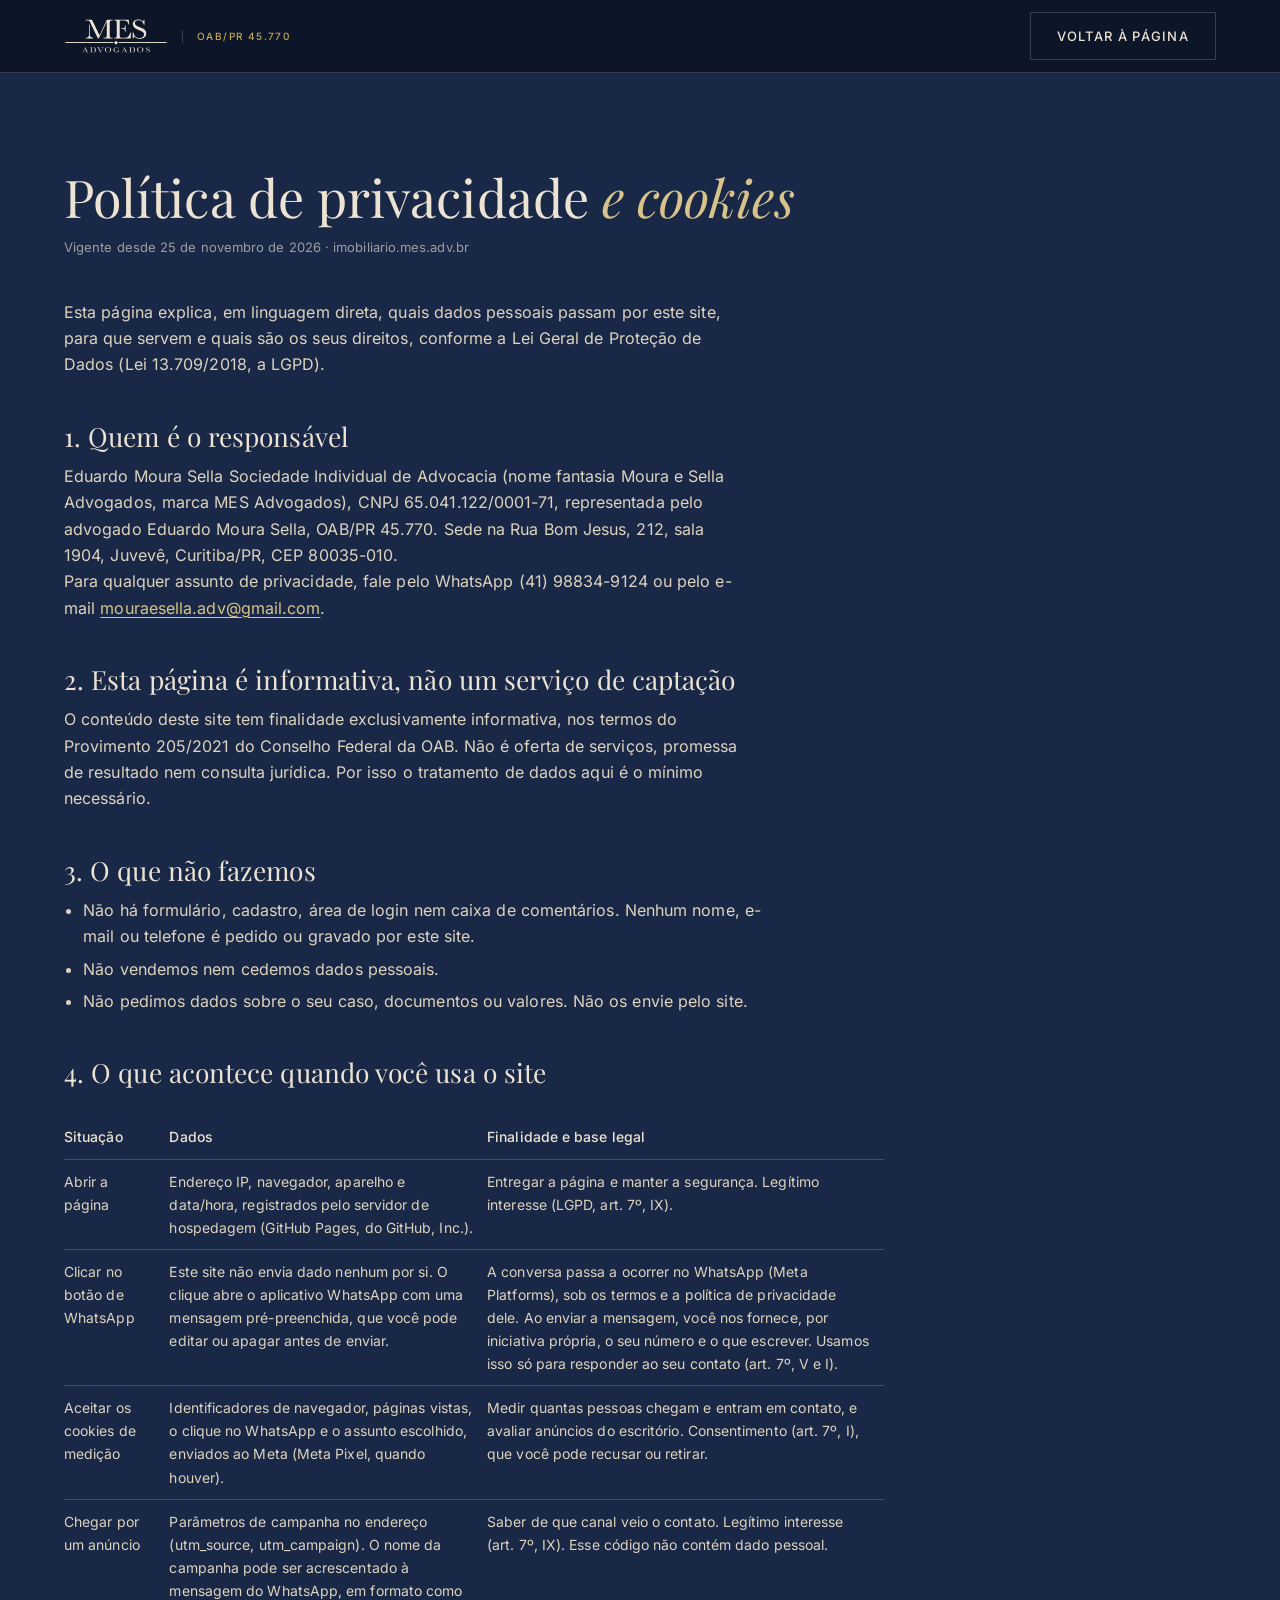
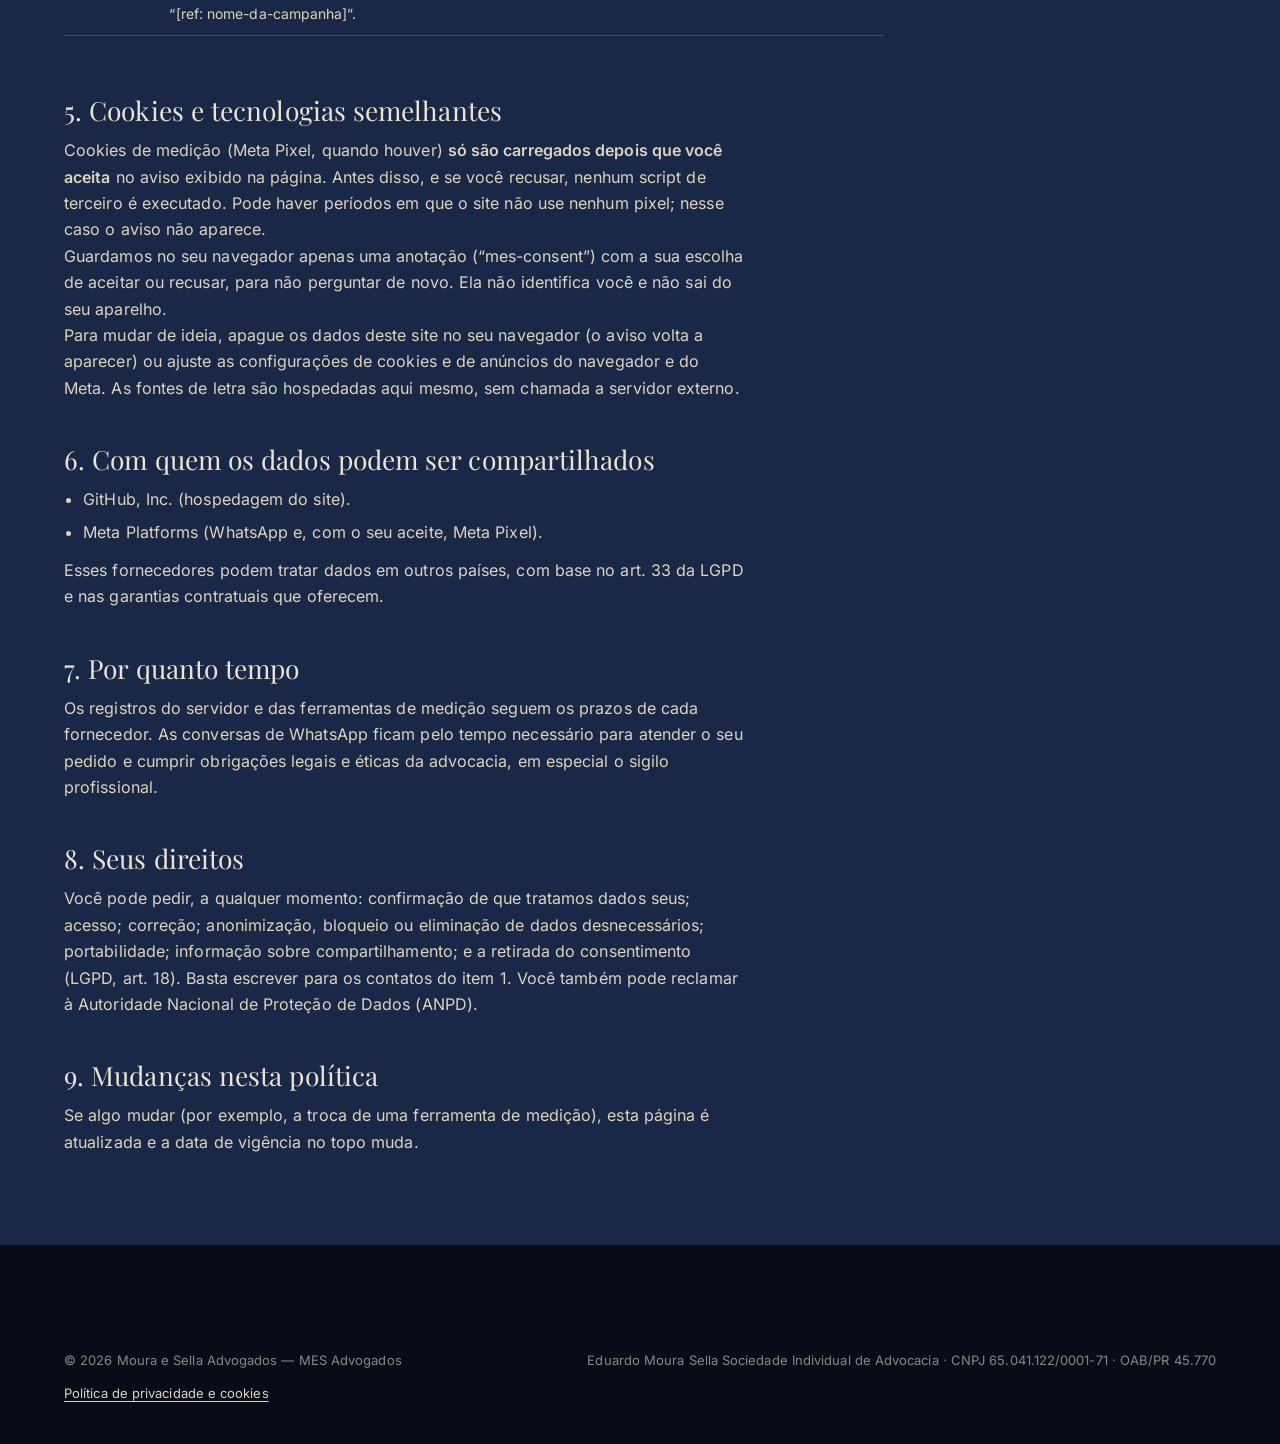
==== commit 3b5a03f0: "fix: legal text corrections approved by the client on 26/11/2026; privacy policy without Google tool" ====
--- a/privacidade/index.html
+++ b/privacidade/index.html
@@ -51,21 +51,20 @@
       <tbody>
         <tr><td>Abrir a página</td><td>Endereço IP, navegador, aparelho e data/hora, registrados pelo servidor de hospedagem (GitHub Pages, do GitHub, Inc.).</td><td>Entregar a página e manter a segurança. Legítimo interesse (LGPD, art. 7º, IX).</td></tr>
         <tr><td>Clicar no botão de WhatsApp</td><td>Este site não envia dado nenhum por si. O clique abre o aplicativo WhatsApp com uma mensagem pré-preenchida, que você pode editar ou apagar antes de enviar.</td><td>A conversa passa a ocorrer no WhatsApp (Meta Platforms), sob os termos e a política de privacidade dele. Ao enviar a mensagem, você nos fornece, por iniciativa própria, o seu número e o que escrever. Usamos isso só para responder ao seu contato (art. 7º, V e I).</td></tr>
-        <tr><td>Aceitar os cookies de medição</td><td>Identificadores de navegador, páginas vistas, o clique no WhatsApp e o assunto escolhido, enviados ao Meta (Meta Pixel) e ao Google (Google Analytics e Google Ads).</td><td>Medir quantas pessoas chegam e entram em contato, e avaliar anúncios do escritório. Consentimento (art. 7º, I), que você pode recusar ou retirar.</td></tr>
+        <tr><td>Aceitar os cookies de medição</td><td>Identificadores de navegador, páginas vistas, o clique no WhatsApp e o assunto escolhido, enviados ao Meta (Meta Pixel, quando houver).</td><td>Medir quantas pessoas chegam e entram em contato, e avaliar anúncios do escritório. Consentimento (art. 7º, I), que você pode recusar ou retirar.</td></tr>
         <tr><td>Chegar por um anúncio</td><td>Parâmetros de campanha no endereço (utm_source, utm_campaign). O nome da campanha pode ser acrescentado à mensagem do WhatsApp, em formato como “[ref: nome-da-campanha]”.</td><td>Saber de que canal veio o contato. Legítimo interesse (art. 7º, IX). Esse código não contém dado pessoal.</td></tr>
       </tbody>
     </table></div>
 
     <h2>5. Cookies e tecnologias semelhantes</h2>
-    <p>Cookies de medição (Meta e Google) <strong>só são carregados depois que você aceita</strong> no aviso exibido na página. Antes disso, e se você recusar, nenhum script de terceiro é executado. Pode haver períodos em que o site não use nenhum pixel; nesse caso o aviso não aparece.</p>
+    <p>Cookies de medição (Meta Pixel, quando houver) <strong>só são carregados depois que você aceita</strong> no aviso exibido na página. Antes disso, e se você recusar, nenhum script de terceiro é executado. Pode haver períodos em que o site não use nenhum pixel; nesse caso o aviso não aparece.</p>
     <p>Guardamos no seu navegador apenas uma anotação (“mes-consent”) com a sua escolha de aceitar ou recusar, para não perguntar de novo. Ela não identifica você e não sai do seu aparelho.</p>
-    <p>Para mudar de ideia, apague os dados deste site no seu navegador (o aviso volta a aparecer) ou ajuste as configurações de cookies e de anúncios do navegador, do Google e do Meta. As fontes de letra são hospedadas aqui mesmo, sem chamada a servidor externo.</p>
+    <p>Para mudar de ideia, apague os dados deste site no seu navegador (o aviso volta a aparecer) ou ajuste as configurações de cookies e de anúncios do navegador e do Meta. As fontes de letra são hospedadas aqui mesmo, sem chamada a servidor externo.</p>
 
     <h2>6. Com quem os dados podem ser compartilhados</h2>
     <ul>
       <li>GitHub, Inc. (hospedagem do site).</li>
       <li>Meta Platforms (WhatsApp e, com o seu aceite, Meta Pixel).</li>
-      <li>Google (Analytics e Ads, com o seu aceite).</li>
     </ul>
     <p>Esses fornecedores podem tratar dados em outros países, com base no art. 33 da LGPD e nas garantias contratuais que oferecem.</p>
 
--- a/assets/css/mes.css
+++ b/assets/css/mes.css
@@ -428,7 +428,7 @@
    ali já existe um botão grande, e dois ao mesmo tempo leem como erro */
 .js .float[data-off]{opacity:0;transform:translateY(130%);pointer-events:none}
 @media (max-width:620px){
-  body{padding-bottom:62px}
+  body:has(.float){padding-bottom:62px}
   .float{
     right:0;left:0;bottom:0;border-radius:0;padding:19px 20px;
     box-shadow:0 -8px 28px rgba(7,12,23,.5);
